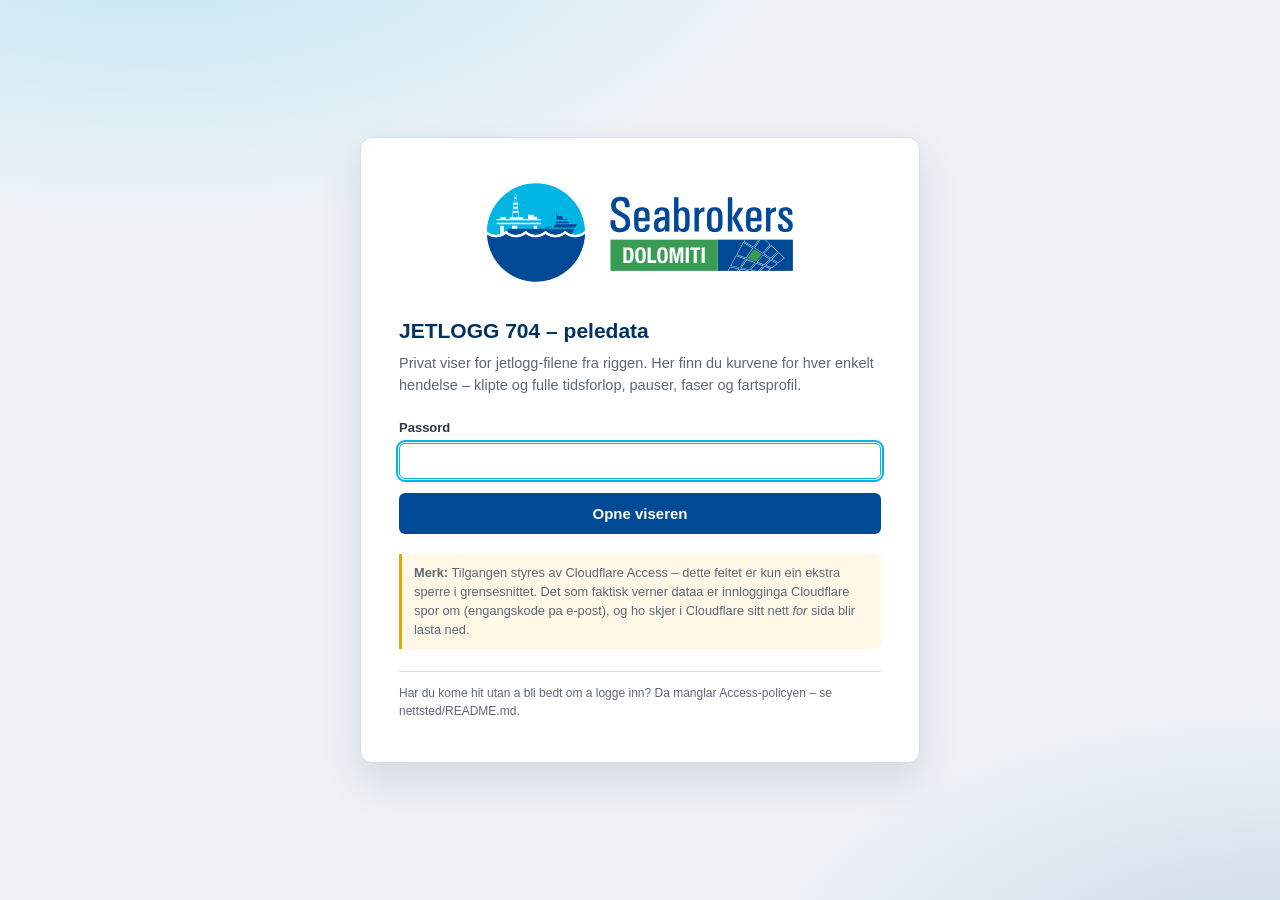
==== index.html @ 4127d913 "JETLOGG 704 - nettviser for peledata" ====
<!DOCTYPE html>
<!--
  index.html – framside for JETLOGG 704-nettvisaren.

  OM PASSORDSFELTET PÅ DENNE SIDA – LES DETTE:
  ---------------------------------------------------------------------------
  Den ekte lasen er Cloudflare Access. Den kjorer HELT YTST, i Cloudflare sitt
  nett, for sida i det heile tatt blir sendt til nettlesaren. Er du ikkje
  logga inn der, far du ikkje ein gong HTML-en.

  Feltet nedanfor er berre ein ekstra sperre i grensesnittet. Det er IKKJE
  sikkerheit: sida er statisk, sa passordet og datafila ligg i nettlesaren
  uansett. Den som kjenner URL-en til ei JSON-fil kan hente ho direkte om
  Access-policyen ikkje stenger han ute. Difor star det same i klartekst til
  operatoren i README.md.
  ---------------------------------------------------------------------------
-->
<html lang="nb">
<head>
<meta charset="utf-8">
<meta name="viewport" content="width=device-width, initial-scale=1">
<title>JETLOGG 704 – innlogging</title>
<link rel="icon" href="logo/Seabrokers_Dolomiti_RGB.svg">
<link rel="stylesheet" href="css/style.css">
</head>
<body>

<main class="inngang">
  <div class="kort">
    <img class="logo" src="logo/Seabrokers_Dolomiti_RGB.svg"
         alt="Seabrokers Dolomiti">

    <h1>JETLOGG 704 &ndash; peledata</h1>
    <p class="ingress">
      Privat viser for jetlogg-filene fra riggen. Her finn du kurvene for
      hver enkelt hendelse &ndash; klipte og fulle tidsforlop, pauser,
      faser og fartsprofil.
    </p>

    <form id="form" autocomplete="off">
      <div class="felt">
        <label for="passord">Passord</label>
        <input type="password" id="passord" name="passord"
               autocomplete="current-password" aria-describedby="sperre-notis">
      </div>
      <button type="submit" class="knapp-sjef">Opne viseren</button>
      <p id="feil" class="feilmelding" role="alert">
        Feil passord. Prov igjen.
      </p>
    </form>

    <p id="sperre-notis" class="notis sperre">
      <b>Merk:</b> Tilgangen styres av Cloudflare Access &ndash; dette feltet
      er kun ein ekstra sperre i grensesnittet. Det som faktisk verner dataa
      er innlogginga Cloudflare spor om (engangskode pa e-post), og ho skjer
      i Cloudflare sitt nett <i>for</i> sida blir lasta ned.
    </p>

    <p class="bunnlinje">
      Har du kome hit utan a bli bedt om a logge inn? Da manglar
      Access-policyen &ndash; se nettsted/README.md.
    </p>
  </div>
</main>

<script>
(function () {
  "use strict";

  /* ---------------------------------------------------------------------
     Passordet blir IKKJE samanlikna som klartekst her. Vi lagrar berre
     SHA-256-summen av det operator-setje passordet og samanliknar summar.
     Det gjer at passordet ikkje star i fila – men det er framleis berre eit
     grensesnitt-felt pa ei statisk side, ikkje eit vern. Sjolv med summen
     kan kven som helst hente JSON-filene direkte om Access ikkje stenger.
     --------------------------------------------------------------------- */
  var PASSORD_SHA256 = "678d3e6eb832dc24a1cd5c5e7298c8c0c4e74f15e7fcdfac7cf6bdc32c45ac80";

  function hex(buffer) {
    var b = new Uint8Array(buffer), s = "";
    for (var i = 0; i < b.length; i++) {
      s += (b[i] < 16 ? "0" : "") + b[i].toString(16);
    }
    return s;
  }

  function sum(tekst) {
    var data = new TextEncoder().encode(tekst);
    return crypto.subtle.digest("SHA-256", data).then(hex);
  }

  var form = document.getElementById("form");
  var felt = document.getElementById("passord");
  var feil = document.getElementById("feil");

  form.addEventListener("submit", function (e) {
    e.preventDefault();
    feil.classList.remove("vis");
    if (!window.crypto || !window.crypto.subtle) {
      /* http:// pa ein annan maskin enn localhost er ikkje "secure context".
         Pa Cloudflare Pages (https) og pa localhost virkar dette. */
      feil.textContent = "Nettlesaren nektar a rekne sjekksum her "
        + "(sida ma koyrast over https eller localhost).";
      feil.classList.add("vis");
      return;
    }
    sum(felt.value).then(function (s) {
      if (s === PASSORD_SHA256) {
        try { sessionStorage.setItem("jetlogg.innlogga", "1"); } catch (e2) {}
        window.location.href = "viser.html";
      } else {
        feil.textContent = "Feil passord. Prov igjen.";
        feil.classList.add("vis");
        felt.value = "";
        felt.focus();
      }
    }).catch(function () {
      feil.textContent = "Klarte ikkje a sjekke passordet i denne nettlesaren.";
      feil.classList.add("vis");
    });
  });

  felt.focus();
})();
</script>
</body>
</html>
---- css/style.css ----
/* ============================================================================
   JETLOGG 704 – nettvisar
   Stilar for framside (index.html) og visar (viser.html).
   Fargar henta fra Seabrokers Dolomiti-logoen: #004996 (mork bla) og
   #00B4E3 (lys bla). Alt i nynorsk-noytral bokmal, lesbart pa skjerm.
   ========================================================================== */

:root {
  --bla:       #004996;
  --bla-mork:  #00325f;
  --lysbla:    #00b4e3;
  --gronn:     #399b54;
  --raud:      #b3261e;
  --kant:      #d7dee7;
  --graa:      #5b6877;
  --bakgrunn:  #eef2f7;
  --kort:      #ffffff;
  --dybde:     #a052ad;
}

* { box-sizing: border-box; }

html, body { margin: 0; padding: 0; }

body {
  font-family: "Segoe UI", "Helvetica Neue", Arial, sans-serif;
  background: var(--bakgrunn);
  color: #1d2430;
  line-height: 1.5;
  font-size: 15px;
}

a { color: var(--bla); }

/* ---------- topplinje ---------- */
.topp {
  background: linear-gradient(180deg, var(--bla) 0%, var(--bla-mork) 100%);
  color: #fff;
  padding: 10px 20px;
  display: flex;
  align-items: center;
  gap: 16px;
  flex-wrap: wrap;
}
.topp .merke {
  background: #fff;
  border-radius: 6px;
  padding: 5px 10px;
  display: flex;
  align-items: center;
}
.topp .merke img { height: 30px; display: block; }
.topp h1 { font-size: 17px; margin: 0; font-weight: 600; letter-spacing: .2px; }
.topp .undertittel { font-size: 12.5px; opacity: .85; margin: 0; }
.topp .plass { flex: 1; }
.topp a.tilbake { color: #fff; font-size: 13px; text-decoration: none;
                  border: 1px solid rgba(255,255,255,.55); border-radius: 4px;
                  padding: 5px 10px; }
.topp a.tilbake:hover { background: rgba(255,255,255,.14); }

/* ---------- framsida ---------- */
.inngang {
  min-height: 100vh;
  display: flex;
  align-items: center;
  justify-content: center;
  padding: 32px 18px;
  background:
    radial-gradient(1100px 520px at 12% -10%, rgba(0,180,227,.20), transparent 60%),
    radial-gradient(900px 480px at 100% 110%, rgba(0,73,150,.16), transparent 60%),
    var(--bakgrunn);
}
.kort {
  background: var(--kort);
  border: 1px solid var(--kant);
  border-radius: 12px;
  box-shadow: 0 18px 40px rgba(16, 35, 60, .12);
  padding: 34px 38px 30px;
  width: 100%;
  max-width: 560px;
}
.kort .logo { display: block; width: 100%; max-width: 320px; margin: 0 auto 22px; }
.kort h1 { font-size: 21px; margin: 0 0 6px; color: var(--bla-mork); }
.kort .ingress { margin: 0 0 22px; color: var(--graa); font-size: 14.5px; }

.felt { margin-bottom: 14px; }
.felt label { display: block; font-size: 13px; font-weight: 600;
              margin-bottom: 5px; color: #2c3947; }
input[type="password"], input[type="text"], input[type="search"], select {
  width: 100%;
  padding: 9px 11px;
  border: 1px solid var(--kant);
  border-radius: 6px;
  font-size: 14.5px;
  font-family: inherit;
  color: #1d2430;
  background: #fff;
}
input:focus, select:focus {
  outline: 2px solid var(--lysbla);
  outline-offset: 1px;
  border-color: var(--lysbla);
}

button, .knapp {
  font-family: inherit;
  font-size: 14px;
  cursor: pointer;
  border-radius: 6px;
  border: 1px solid transparent;
  padding: 9px 16px;
}
.knapp-sjef {
  background: var(--bla);
  color: #fff;
  font-weight: 600;
  width: 100%;
  padding: 11px 16px;
  font-size: 15px;
}
.knapp-sjef:hover { background: var(--bla-mork); }
.knapp-enkel { background: #fff; color: var(--bla); border-color: var(--bla);
               font-weight: 600; }
.knapp-enkel:hover { background: #eaf3fb; }

.notis {
  font-size: 12.8px;
  color: var(--graa);
  border-left: 3px solid var(--lysbla);
  background: #f2f9fd;
  padding: 9px 12px;
  border-radius: 0 6px 6px 0;
  margin-top: 20px;
}
.notis.sperre { border-left-color: #e0a800; background: #fff8e6; }
.feilmelding { color: var(--raud); font-size: 13.5px; margin-top: 10px;
               font-weight: 600; display: none; }
.feilmelding.vis { display: block; }

.bunnlinje { font-size: 12px; color: var(--graa); margin-top: 22px;
             border-top: 1px solid var(--kant); padding-top: 12px; }

/* ---------- visaren: kontrollpanel ---------- */
.kontroller {
  background: #fff;
  border-bottom: 1px solid var(--kant);
  padding: 12px 20px 14px;
  position: sticky;
  top: 0;
  z-index: 6;
  box-shadow: 0 2px 6px rgba(16,35,60,.05);
}
.rad { display: flex; flex-wrap: wrap; gap: 14px; align-items: flex-end; }
.rad + .rad { margin-top: 10px; }
.gruppe { display: flex; flex-direction: column; gap: 4px; }
.gruppe.grow { flex: 1 1 260px; min-width: 200px; }
.gruppe label { font-size: 12px; font-weight: 600; color: #2c3947; }
.gruppe select, .gruppe input { max-width: 100%; }

.velg { font-size: 14px; min-width: 320px; }

.merkelapp { font-size: 12px; color: var(--graa); }
.treff { font-size: 12.5px; color: var(--graa); min-height: 18px; }
.treff.tom { color: var(--raud); font-weight: 600; }

/* bolk-bytte (Klippet / Fullt) */
.bolk { display: inline-flex; border: 1px solid var(--bla); border-radius: 6px;
        overflow: hidden; }
.bolk button {
  background: #fff; color: var(--bla); border: 0; border-radius: 0;
  padding: 9px 18px; font-weight: 600; font-size: 14px;
}
.bolk button + button { border-left: 1px solid var(--bla); }
.bolk button[aria-pressed="true"] { background: var(--bla); color: #fff; }
.bolk button:focus-visible { outline: 2px solid var(--lysbla); outline-offset: -3px; }

.dykk { display: inline-flex; gap: 10px; align-items: center; flex-wrap: wrap; }

/* ---------- samandrag ---------- */
.samandrag {
  padding: 10px 20px;
  font-size: 13.5px;
  border-bottom: 1px solid var(--kant);
  background: #fff;
}
.samandrag .fakta { display: inline-block; margin-right: 18px; margin-bottom: 2px;
                    white-space: nowrap; }
.samandrag .fakta b { font-weight: 700; color: #22303f; }

/* ---------- meldingar / hint ---------- */
.ramme {
  border: 1px solid var(--kant);
  border-radius: 6px;
  padding: 12px 16px;
  margin: 14px 20px;
  font-size: 13.5px;
  background: #fff;
}
.ramme.feil { border-color: #f0b4b0; background: #fdf3f2; color: #7a1a15; }
.ramme.hint { border-color: #bcd9ea; background: #f2f9fd; color: #24485f; }
.ramme code { background: #eef2f7; padding: 1px 5px; border-radius: 3px;
              font-size: 12.5px; }

/* ---------- plott ---------- */
.plottramme { padding: 0 20px; }
#plott { width: 100%; min-height: 640px; }

/* ---------- tabellar / fotnote ---------- */
.tabell { padding: 6px 20px 20px; font-size: 12.5px; }
.tabell h3 { font-size: 13.5px; margin: 16px 0 7px; color: #22303f; }
.tabell .forklaring { font-size: 12.2px; color: var(--graa); margin: 0 0 8px; }
.tabell table { border-collapse: collapse; width: 100%; background: #fff;
                border: 1px solid var(--kant); border-radius: 6px;
                overflow: hidden; }
.tabell th, .tabell td { border-bottom: 1px solid var(--kant); padding: 5px 9px;
                         text-align: left; white-space: nowrap; }
.tabell th { background: #f3f6fa; font-weight: 600; position: sticky; top: 0; }
.tabell tr:last-child td { border-bottom: 0; }
.tabell tr.merket { background: #f5f6f8; color: var(--graa); }
.tabell .rull { overflow-x: auto; }
.fargeprikk { display: inline-block; width: 10px; height: 10px; margin-right: 6px;
              border-radius: 2px; vertical-align: middle; }

/* ---------- drag og slipp ---------- */
#dropsone {
  position: fixed; inset: 0; display: none; align-items: center;
  justify-content: center; font-size: 24px; font-weight: 600;
  color: var(--bla-mork); background: rgba(0,180,227,.12);
  border: 4px dashed var(--bla); z-index: 50; pointer-events: none;
}
#dropsone.paa { display: flex; }

/* ---------- botn ---------- */
.botn { padding: 18px 20px 30px; font-size: 12px; color: var(--graa); }

@media (max-width: 900px) {
  .velg { min-width: 100%; }
  #plott { min-height: 520px; }
  .kort { padding: 26px 22px; }
}
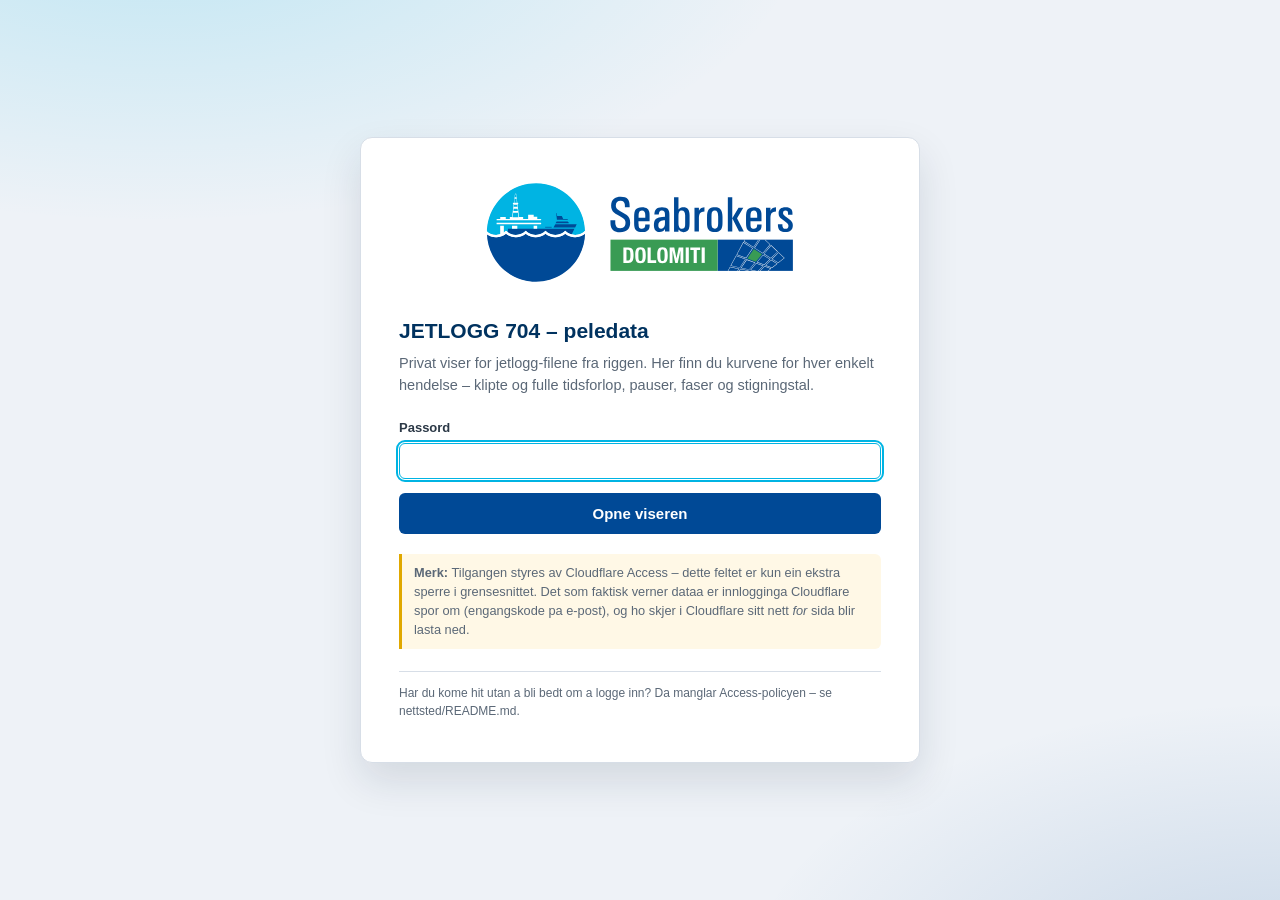
==== commit 6afbedab: "Viser: fjern fart-kurven, print/lagre bilete og offline JS-tvillingar Fjernar fart-sporet, fart-akse" ====
--- a/index.html
+++ b/index.html
@@ -34,7 +34,7 @@
     <p class="ingress">
       Privat viser for jetlogg-filene fra riggen. Her finn du kurvene for
       hver enkelt hendelse &ndash; klipte og fulle tidsforlop, pauser,
-      faser og fartsprofil.
+      faser og stigningstal.
     </p>
 
     <form id="form" autocomplete="off">
--- a/css/style.css
+++ b/css/style.css
@@ -238,3 +238,19 @@
   #plott { min-height: 520px; }
   .kort { padding: 26px 22px; }
 }
+
+/* ---------- utskrift av sjolve sida ----------
+   Skjuler kontrollepanelet og det som berre hoyrer skjermen til, slik at
+   plott, samandrag og tabellar kjem ryddig ut pa papir. Knappen «Skriv ut /
+   lagre bilete» opnar i tillegg eit eige vindauge med biletet i den
+   visinga og den zoominga som star pa skjermen. */
+@media print {
+  .kontroller,
+  #dropsone,
+  .topp a.tilbake { display: none !important; }
+  .topp { background: #fff; color: #1d2430; }
+  .topp .merke { border: 1px solid var(--kant); }
+  .plottramme { padding: 0; }
+  .tabell th { position: static; }
+  .tabell { page-break-inside: avoid; }
+}
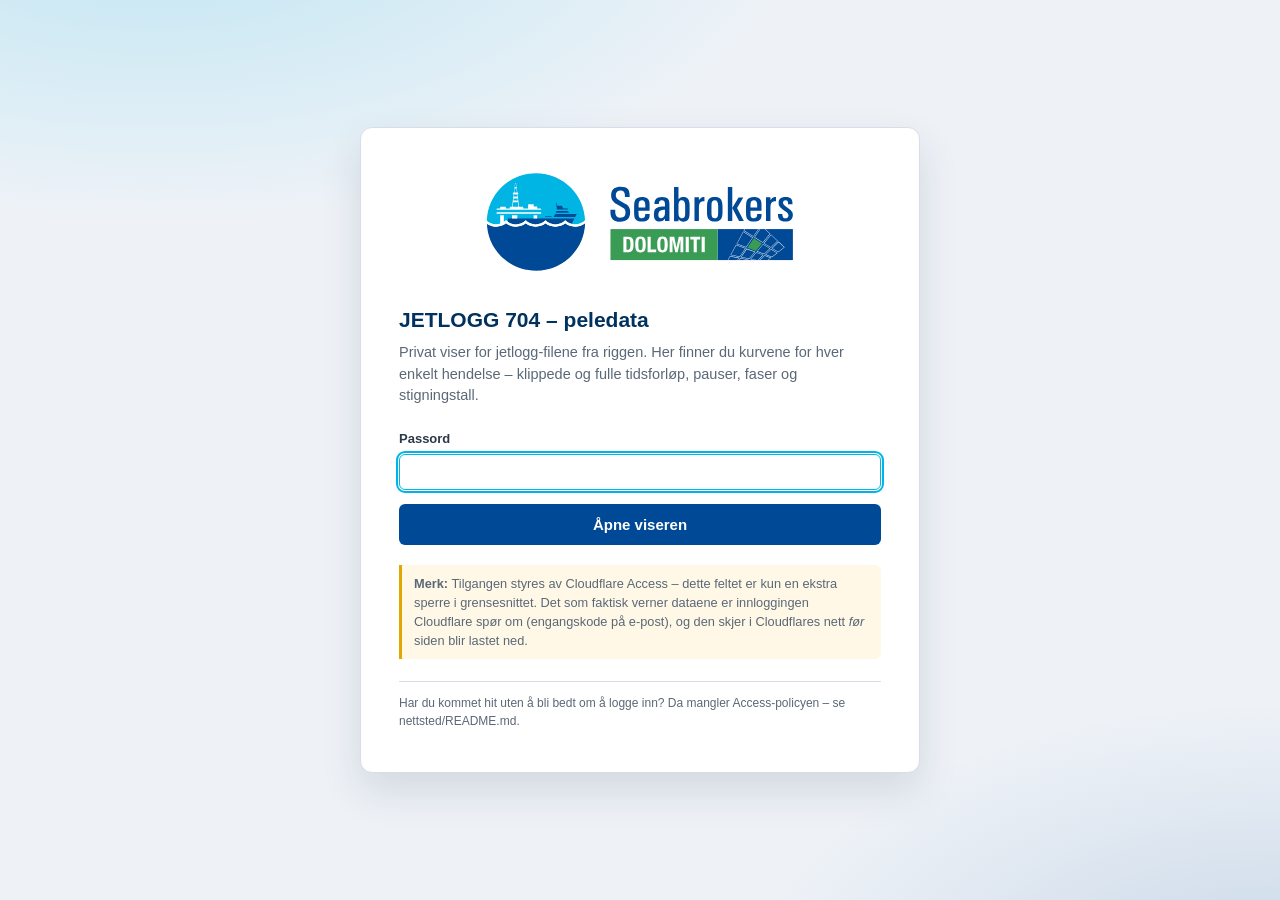
==== commit 0c6cc4c5: "Språkvask: skriv om hele nettstedet fra nynorsk til bokmål README, index.html, viser.html, js/viser." ====
--- a/index.html
+++ b/index.html
@@ -1,18 +1,18 @@
 <!DOCTYPE html>
 <!--
-  index.html – framside for JETLOGG 704-nettvisaren.
+  index.html – forside for JETLOGG 704-nettviseren.
 
-  OM PASSORDSFELTET PÅ DENNE SIDA – LES DETTE:
+  OM PASSORDFELTET PÅ DENNE SIDEN – LES DETTE:
   ---------------------------------------------------------------------------
-  Den ekte lasen er Cloudflare Access. Den kjorer HELT YTST, i Cloudflare sitt
-  nett, for sida i det heile tatt blir sendt til nettlesaren. Er du ikkje
-  logga inn der, far du ikkje ein gong HTML-en.
+  Den ekte låsen er Cloudflare Access. Den kjører HELT YTTERST, i Cloudflares
+  nett, før siden i det hele tatt blir sendt til nettleseren. Er du ikke
+  logget inn der, får du ikke en gang HTML-en.
 
-  Feltet nedanfor er berre ein ekstra sperre i grensesnittet. Det er IKKJE
-  sikkerheit: sida er statisk, sa passordet og datafila ligg i nettlesaren
-  uansett. Den som kjenner URL-en til ei JSON-fil kan hente ho direkte om
-  Access-policyen ikkje stenger han ute. Difor star det same i klartekst til
-  operatoren i README.md.
+  Feltet nedenfor er bare en ekstra sperre i grensesnittet. Det er IKKE
+  sikkerhet: siden er statisk, så passordet og datafila ligger i nettleseren
+  uansett. Den som kjenner URL-en til en JSON-fil kan hente den direkte hvis
+  Access-policyen ikke stenger den ute. Derfor står det samme i klartekst til
+  operatøren i README.md.
   ---------------------------------------------------------------------------
 -->
 <html lang="nb">
@@ -32,9 +32,9 @@
 
     <h1>JETLOGG 704 &ndash; peledata</h1>
     <p class="ingress">
-      Privat viser for jetlogg-filene fra riggen. Her finn du kurvene for
-      hver enkelt hendelse &ndash; klipte og fulle tidsforlop, pauser,
-      faser og stigningstal.
+      Privat viser for jetlogg-filene fra riggen. Her finner du kurvene for
+      hver enkelt hendelse &ndash; klippede og fulle tidsforløp, pauser,
+      faser og stigningstall.
     </p>
 
     <form id="form" autocomplete="off">
@@ -43,21 +43,21 @@
         <input type="password" id="passord" name="passord"
                autocomplete="current-password" aria-describedby="sperre-notis">
       </div>
-      <button type="submit" class="knapp-sjef">Opne viseren</button>
+      <button type="submit" class="knapp-sjef">Åpne viseren</button>
       <p id="feil" class="feilmelding" role="alert">
-        Feil passord. Prov igjen.
+        Feil passord. Prøv igjen.
       </p>
     </form>
 
     <p id="sperre-notis" class="notis sperre">
       <b>Merk:</b> Tilgangen styres av Cloudflare Access &ndash; dette feltet
-      er kun ein ekstra sperre i grensesnittet. Det som faktisk verner dataa
-      er innlogginga Cloudflare spor om (engangskode pa e-post), og ho skjer
-      i Cloudflare sitt nett <i>for</i> sida blir lasta ned.
+      er kun en ekstra sperre i grensesnittet. Det som faktisk verner dataene
+      er innloggingen Cloudflare spør om (engangskode på e-post), og den skjer
+      i Cloudflares nett <i>før</i> siden blir lastet ned.
     </p>
 
     <p class="bunnlinje">
-      Har du kome hit utan a bli bedt om a logge inn? Da manglar
+      Har du kommet hit uten å bli bedt om å logge inn? Da mangler
       Access-policyen &ndash; se nettsted/README.md.
     </p>
   </div>
@@ -68,11 +68,12 @@
   "use strict";
 
   /* ---------------------------------------------------------------------
-     Passordet blir IKKJE samanlikna som klartekst her. Vi lagrar berre
-     SHA-256-summen av det operator-setje passordet og samanliknar summar.
-     Det gjer at passordet ikkje star i fila – men det er framleis berre eit
-     grensesnitt-felt pa ei statisk side, ikkje eit vern. Sjolv med summen
-     kan kven som helst hente JSON-filene direkte om Access ikkje stenger.
+     Passordet blir IKKE sammenlignet som klartekst her. Vi lagrer bare
+     SHA-256-summen av det operatør-satte passordet og sammenligner summer.
+     Det gjør at passordet ikke står i fila – men det er fortsatt bare et
+     grensesnitt-felt på en statisk side, ikke en beskyttelse. Selv med
+     summen kan hvem som helst hente JSON-filene direkte hvis Access ikke
+     stenger.
      --------------------------------------------------------------------- */
   var PASSORD_SHA256 = "678d3e6eb832dc24a1cd5c5e7298c8c0c4e74f15e7fcdfac7cf6bdc32c45ac80";
 
@@ -97,10 +98,10 @@
     e.preventDefault();
     feil.classList.remove("vis");
     if (!window.crypto || !window.crypto.subtle) {
-      /* http:// pa ein annan maskin enn localhost er ikkje "secure context".
-         Pa Cloudflare Pages (https) og pa localhost virkar dette. */
-      feil.textContent = "Nettlesaren nektar a rekne sjekksum her "
-        + "(sida ma koyrast over https eller localhost).";
+      /* http:// på en annen maskin enn localhost er ikke «secure context».
+         På Cloudflare Pages (https) og på localhost virker dette. */
+      feil.textContent = "Nettleseren nekter å regne sjekksum her "
+        + "(siden må kjøres over https eller localhost).";
       feil.classList.add("vis");
       return;
     }
@@ -109,13 +110,13 @@
         try { sessionStorage.setItem("jetlogg.innlogga", "1"); } catch (e2) {}
         window.location.href = "viser.html";
       } else {
-        feil.textContent = "Feil passord. Prov igjen.";
+        feil.textContent = "Feil passord. Prøv igjen.";
         feil.classList.add("vis");
         felt.value = "";
         felt.focus();
       }
     }).catch(function () {
-      feil.textContent = "Klarte ikkje a sjekke passordet i denne nettlesaren.";
+      feil.textContent = "Klarte ikke å sjekke passordet i denne nettleseren.";
       feil.classList.add("vis");
     });
   });
--- a/css/style.css
+++ b/css/style.css
@@ -1,8 +1,8 @@
 /* ============================================================================
-   JETLOGG 704 – nettvisar
-   Stilar for framside (index.html) og visar (viser.html).
-   Fargar henta fra Seabrokers Dolomiti-logoen: #004996 (mork bla) og
-   #00B4E3 (lys bla). Alt i nynorsk-noytral bokmal, lesbart pa skjerm.
+   JETLOGG 704 – nettviser
+   Stiler for forside (index.html) og viser (viser.html).
+   Farger hentet fra Seabrokers Dolomiti-logoen: #004996 (mørk blå) og
+   #00B4E3 (lys blå). Alt i nøytralt bokmål, lesbart på skjerm.
    ========================================================================== */
 
 :root {
@@ -58,7 +58,7 @@
                   padding: 5px 10px; }
 .topp a.tilbake:hover { background: rgba(255,255,255,.14); }
 
-/* ---------- framsida ---------- */
+/* ---------- forsiden ---------- */
 .inngang {
   min-height: 100vh;
   display: flex;
@@ -140,7 +140,7 @@
 .bunnlinje { font-size: 12px; color: var(--graa); margin-top: 22px;
              border-top: 1px solid var(--kant); padding-top: 12px; }
 
-/* ---------- visaren: kontrollpanel ---------- */
+/* ---------- viseren: kontrollpanel ---------- */
 .kontroller {
   background: #fff;
   border-bottom: 1px solid var(--kant);
@@ -163,7 +163,7 @@
 .treff { font-size: 12.5px; color: var(--graa); min-height: 18px; }
 .treff.tom { color: var(--raud); font-weight: 600; }
 
-/* bolk-bytte (Klippet / Fullt) */
+/* bryter (Klippet / Fullt) */
 .bolk { display: inline-flex; border: 1px solid var(--bla); border-radius: 6px;
         overflow: hidden; }
 .bolk button {
@@ -176,7 +176,7 @@
 
 .dykk { display: inline-flex; gap: 10px; align-items: center; flex-wrap: wrap; }
 
-/* ---------- samandrag ---------- */
+/* ---------- sammendrag ---------- */
 .samandrag {
   padding: 10px 20px;
   font-size: 13.5px;
@@ -187,7 +187,7 @@
                     white-space: nowrap; }
 .samandrag .fakta b { font-weight: 700; color: #22303f; }
 
-/* ---------- meldingar / hint ---------- */
+/* ---------- meldinger / hint ---------- */
 .ramme {
   border: 1px solid var(--kant);
   border-radius: 6px;
@@ -205,7 +205,7 @@
 .plottramme { padding: 0 20px; }
 #plott { width: 100%; min-height: 640px; }
 
-/* ---------- tabellar / fotnote ---------- */
+/* ---------- tabeller / fotnote ---------- */
 .tabell { padding: 6px 20px 20px; font-size: 12.5px; }
 .tabell h3 { font-size: 13.5px; margin: 16px 0 7px; color: #22303f; }
 .tabell .forklaring { font-size: 12.2px; color: var(--graa); margin: 0 0 8px; }
@@ -230,7 +230,7 @@
 }
 #dropsone.paa { display: flex; }
 
-/* ---------- botn ---------- */
+/* ---------- bunn ---------- */
 .botn { padding: 18px 20px 30px; font-size: 12px; color: var(--graa); }
 
 @media (max-width: 900px) {
@@ -239,11 +239,11 @@
   .kort { padding: 26px 22px; }
 }
 
-/* ---------- utskrift av sjolve sida ----------
-   Skjuler kontrollepanelet og det som berre hoyrer skjermen til, slik at
-   plott, samandrag og tabellar kjem ryddig ut pa papir. Knappen «Skriv ut /
-   lagre bilete» opnar i tillegg eit eige vindauge med biletet i den
-   visinga og den zoominga som star pa skjermen. */
+/* ---------- utskrift av selve siden ----------
+   Skjuler kontrollpanelet og det som bare hører skjermen til, slik at
+   plott, sammendrag og tabeller kommer ryddig ut på papir. Knappen «Skriv ut /
+   lagre bilde» åpner i tillegg et eget vindu med bildet i den visningen og
+   den zoomingen som står på skjermen. */
 @media print {
   .kontroller,
   #dropsone,
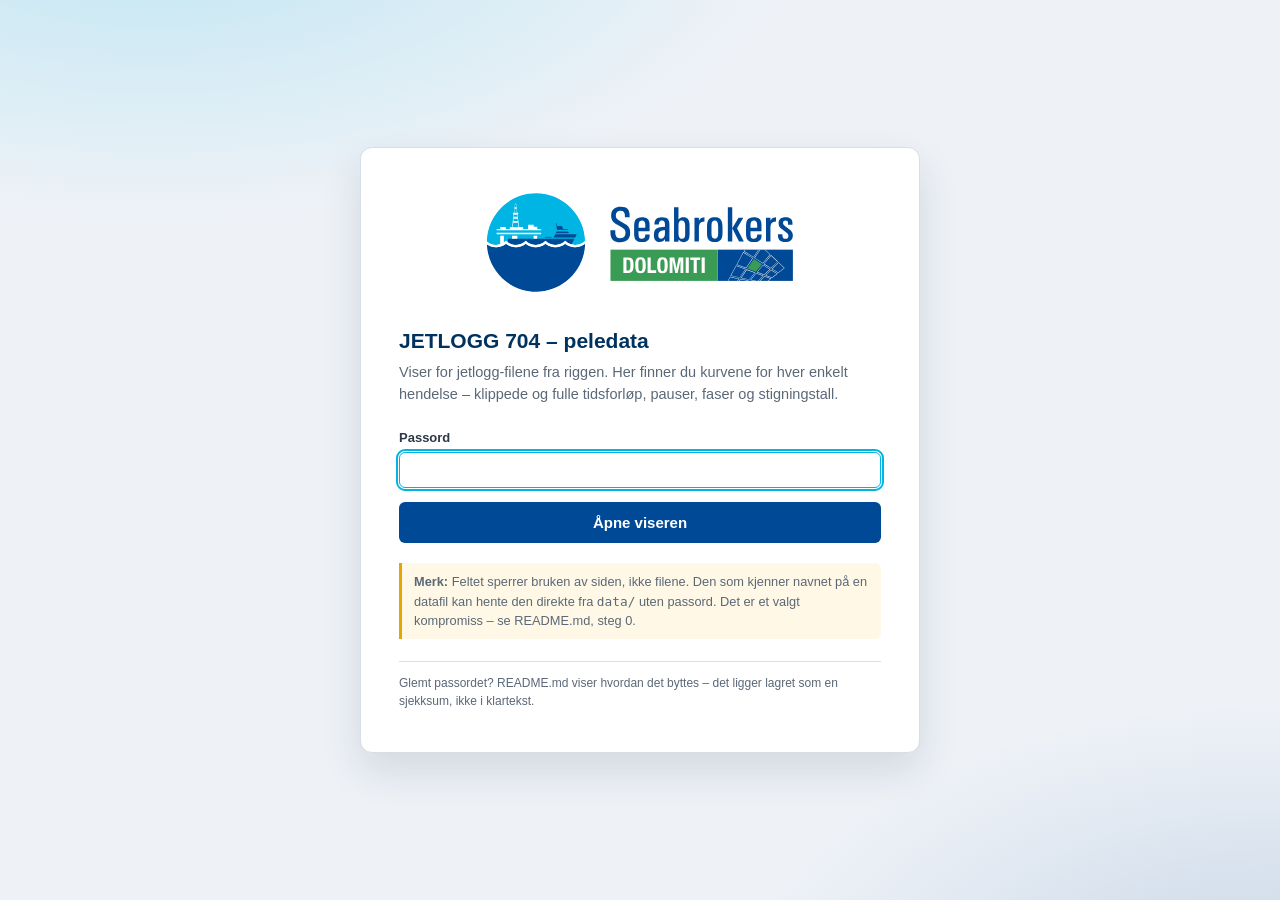
==== commit 37d28bdc: "Tilgang: skriv om til den apne modellen - ingen Cloudflare Access. Rett skrivefeil i offline-hintet." ====
--- a/index.html
+++ b/index.html
@@ -4,15 +4,17 @@
 
   OM PASSORDFELTET PÅ DENNE SIDEN – LES DETTE:
   ---------------------------------------------------------------------------
-  Den ekte låsen er Cloudflare Access. Den kjører HELT YTTERST, i Cloudflares
-  nett, før siden i det hele tatt blir sendt til nettleseren. Er du ikke
-  logget inn der, får du ikke en gang HTML-en.
+  Dette er den eneste sperren på siden, og den er med vilje enkel: alle som
+  kjenner adressen ser denne forsiden, og den som skriver riktig passord
+  kommer videre til viseren. Slik vil operatøren ha det.
 
-  Feltet nedenfor er bare en ekstra sperre i grensesnittet. Det er IKKE
-  sikkerhet: siden er statisk, så passordet og datafila ligger i nettleseren
-  uansett. Den som kjenner URL-en til en JSON-fil kan hente den direkte hvis
-  Access-policyen ikke stenger den ute. Derfor står det samme i klartekst til
-  operatøren i README.md.
+  Vær klar over hva feltet gjør og ikke gjør. Siden er statisk, så HTML, JS og
+  JSON-filene blir sendt til nettleseren som vanlige filer. Passordet stopper
+  altså den som bruker SIDEN, men ikke den som kjenner eller gjetter navnet på
+  en datafil – for eksempel data/2026-10-01_K83_grouting.json kan hentes rett
+  i nettleseren, utenom feltet. Operatøren har vurdert dette og godtatt det.
+  Vil du ha dataene faktisk låst, må filene serveres av noe som sjekker
+  passordet på serversiden; README.md, steg 6, viser de to måtene.
   ---------------------------------------------------------------------------
 -->
 <html lang="nb">
@@ -32,9 +34,9 @@
 
     <h1>JETLOGG 704 &ndash; peledata</h1>
     <p class="ingress">
-      Privat viser for jetlogg-filene fra riggen. Her finner du kurvene for
-      hver enkelt hendelse &ndash; klippede og fulle tidsforløp, pauser,
-      faser og stigningstall.
+      Viser for jetlogg-filene fra riggen. Her finner du kurvene for hver
+      enkelt hendelse &ndash; klippede og fulle tidsforløp, pauser, faser og
+      stigningstall.
     </p>
 
     <form id="form" autocomplete="off">
@@ -50,15 +52,15 @@
     </form>
 
     <p id="sperre-notis" class="notis sperre">
-      <b>Merk:</b> Tilgangen styres av Cloudflare Access &ndash; dette feltet
-      er kun en ekstra sperre i grensesnittet. Det som faktisk verner dataene
-      er innloggingen Cloudflare spør om (engangskode på e-post), og den skjer
-      i Cloudflares nett <i>før</i> siden blir lastet ned.
+      <b>Merk:</b> Feltet sperrer bruken av siden, ikke filene. Den som
+      kjenner navnet på en datafil kan hente den direkte fra
+      <code>data/</code> uten passord. Det er et valgt kompromiss &ndash;
+      se README.md, steg 0.
     </p>
 
     <p class="bunnlinje">
-      Har du kommet hit uten å bli bedt om å logge inn? Da mangler
-      Access-policyen &ndash; se nettsted/README.md.
+      Glemt passordet? README.md viser hvordan det byttes &ndash; det ligger
+      lagret som en sjekksum, ikke i klartekst.
     </p>
   </div>
 </main>
@@ -69,11 +71,10 @@
 
   /* ---------------------------------------------------------------------
      Passordet blir IKKE sammenlignet som klartekst her. Vi lagrer bare
-     SHA-256-summen av det operatør-satte passordet og sammenligner summer.
-     Det gjør at passordet ikke står i fila – men det er fortsatt bare et
-     grensesnitt-felt på en statisk side, ikke en beskyttelse. Selv med
-     summen kan hvem som helst hente JSON-filene direkte hvis Access ikke
-     stenger.
+     SHA-256-summen av det operatør-satte passordet og sammenligner summer,
+     så passordet ikke står i fila. Sjekksummen er likevel ikke et vern:
+     JSON-filene er vanlige statiske filer og kan hentes direkte av den som
+     kjenner filnavnet. Se README.md, steg 6, om du vil låse dem på ekte.
      --------------------------------------------------------------------- */
   var PASSORD_SHA256 = "678d3e6eb832dc24a1cd5c5e7298c8c0c4e74f15e7fcdfac7cf6bdc32c45ac80";
 
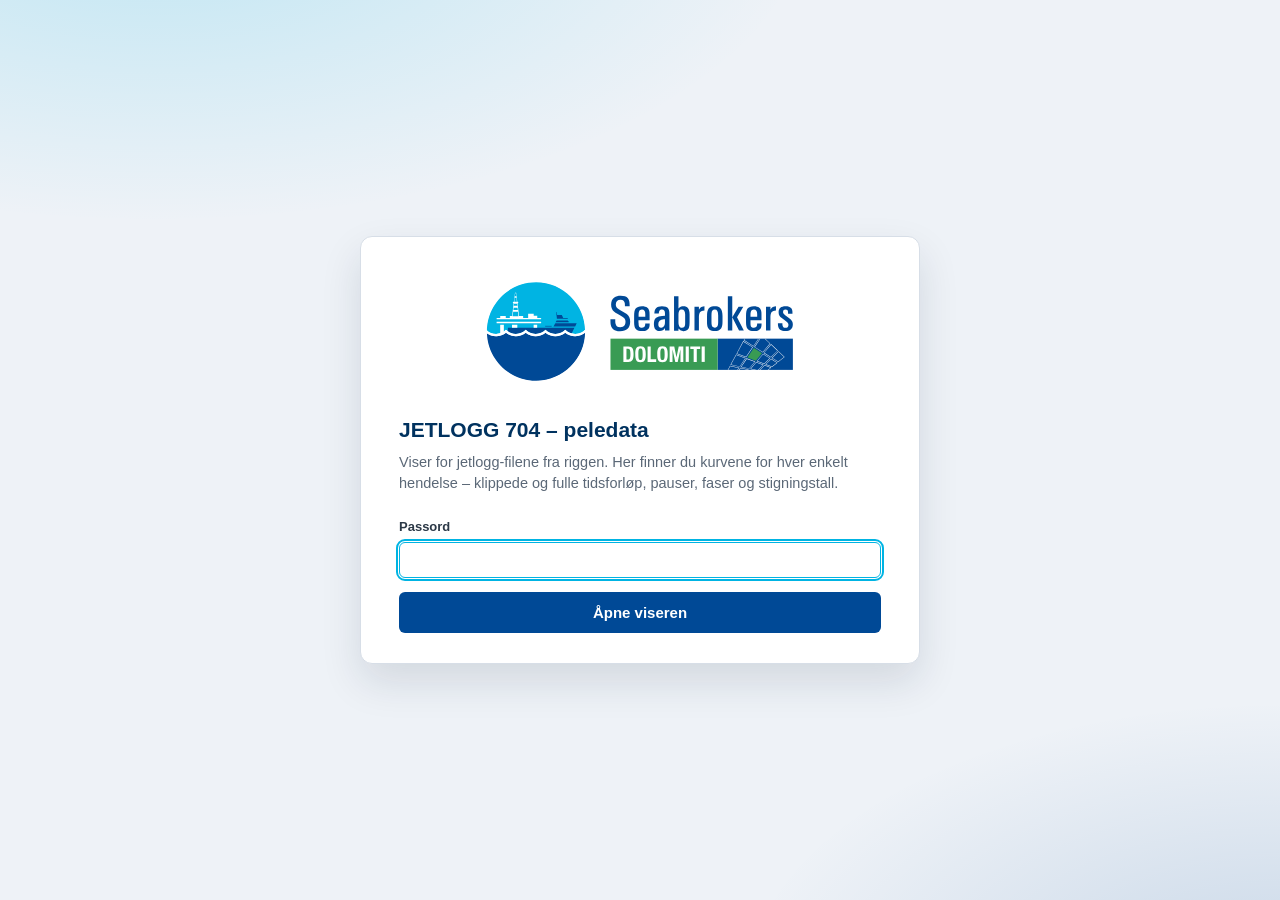
==== commit 72ca8ae2: "Forside: fjernet tekst om README og at filene kan hentes uten passord" ====
--- a/index.html
+++ b/index.html
@@ -1,22 +1,4 @@
 <!DOCTYPE html>
-<!--
-  index.html – forside for JETLOGG 704-nettviseren.
-
-  OM PASSORDFELTET PÅ DENNE SIDEN – LES DETTE:
-  ---------------------------------------------------------------------------
-  Dette er den eneste sperren på siden, og den er med vilje enkel: alle som
-  kjenner adressen ser denne forsiden, og den som skriver riktig passord
-  kommer videre til viseren. Slik vil operatøren ha det.
-
-  Vær klar over hva feltet gjør og ikke gjør. Siden er statisk, så HTML, JS og
-  JSON-filene blir sendt til nettleseren som vanlige filer. Passordet stopper
-  altså den som bruker SIDEN, men ikke den som kjenner eller gjetter navnet på
-  en datafil – for eksempel data/2026-10-01_K83_grouting.json kan hentes rett
-  i nettleseren, utenom feltet. Operatøren har vurdert dette og godtatt det.
-  Vil du ha dataene faktisk låst, må filene serveres av noe som sjekker
-  passordet på serversiden; README.md, steg 6, viser de to måtene.
-  ---------------------------------------------------------------------------
--->
 <html lang="nb">
 <head>
 <meta charset="utf-8">
@@ -43,25 +25,13 @@
       <div class="felt">
         <label for="passord">Passord</label>
         <input type="password" id="passord" name="passord"
-               autocomplete="current-password" aria-describedby="sperre-notis">
+               autocomplete="current-password">
       </div>
       <button type="submit" class="knapp-sjef">Åpne viseren</button>
       <p id="feil" class="feilmelding" role="alert">
         Feil passord. Prøv igjen.
       </p>
     </form>
-
-    <p id="sperre-notis" class="notis sperre">
-      <b>Merk:</b> Feltet sperrer bruken av siden, ikke filene. Den som
-      kjenner navnet på en datafil kan hente den direkte fra
-      <code>data/</code> uten passord. Det er et valgt kompromiss &ndash;
-      se README.md, steg 0.
-    </p>
-
-    <p class="bunnlinje">
-      Glemt passordet? README.md viser hvordan det byttes &ndash; det ligger
-      lagret som en sjekksum, ikke i klartekst.
-    </p>
   </div>
 </main>
 
@@ -69,13 +39,6 @@
 (function () {
   "use strict";
 
-  /* ---------------------------------------------------------------------
-     Passordet blir IKKE sammenlignet som klartekst her. Vi lagrer bare
-     SHA-256-summen av det operatør-satte passordet og sammenligner summer,
-     så passordet ikke står i fila. Sjekksummen er likevel ikke et vern:
-     JSON-filene er vanlige statiske filer og kan hentes direkte av den som
-     kjenner filnavnet. Se README.md, steg 6, om du vil låse dem på ekte.
-     --------------------------------------------------------------------- */
   var PASSORD_SHA256 = "678d3e6eb832dc24a1cd5c5e7298c8c0c4e74f15e7fcdfac7cf6bdc32c45ac80";
 
   function hex(buffer) {
--- a/css/style.css
+++ b/css/style.css
@@ -240,10 +240,14 @@
 }
 
 /* ---------- utskrift av selve siden ----------
-   Skjuler kontrollpanelet og det som bare hører skjermen til, slik at
-   plott, sammendrag og tabeller kommer ryddig ut på papir. Knappen «Skriv ut /
+   Liggende A4, med grafen først og tabellene på neste ark. Knappen «Skriv ut /
    lagre bilde» åpner i tillegg et eget vindu med bildet i den visningen og
    den zoomingen som står på skjermen. */
+@page {
+  size: A4 landscape;
+  margin: 8mm;
+}
+
 @media print {
   .kontroller,
   #dropsone,
@@ -251,6 +255,7 @@
   .topp { background: #fff; color: #1d2430; }
   .topp .merke { border: 1px solid var(--kant); }
   .plottramme { padding: 0; }
+  .samandrag { font-size: 9px; padding: 4px 0; }
   .tabell th { position: static; }
-  .tabell { page-break-inside: avoid; }
-}
+  .tabell { page-break-inside: avoid; break-before: page; }
+}
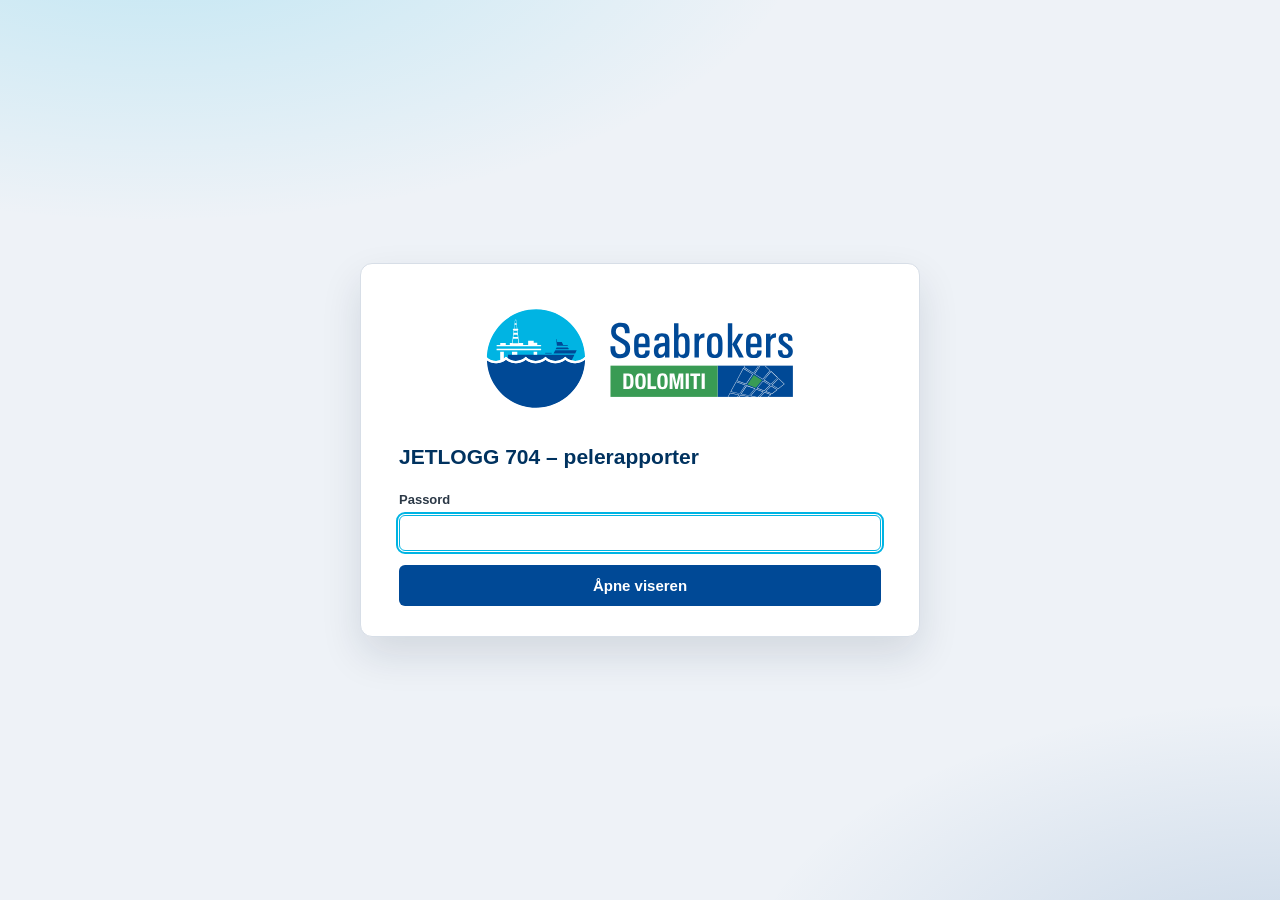
==== commit 26e3a031: "Forside: tittel 'JETLOGG 704 - pelerapporter' og fjernet ingress-teksten" ====
--- a/index.html
+++ b/index.html
@@ -14,12 +14,7 @@
     <img class="logo" src="logo/Seabrokers_Dolomiti_RGB.svg"
          alt="Seabrokers Dolomiti">
 
-    <h1>JETLOGG 704 &ndash; peledata</h1>
-    <p class="ingress">
-      Viser for jetlogg-filene fra riggen. Her finner du kurvene for hver
-      enkelt hendelse &ndash; klippede og fulle tidsforløp, pauser, faser og
-      stigningstall.
-    </p>
+    <h1 style="margin-bottom:18px">JETLOGG 704 &ndash; pelerapporter</h1>
 
     <form id="form" autocomplete="off">
       <div class="felt">
